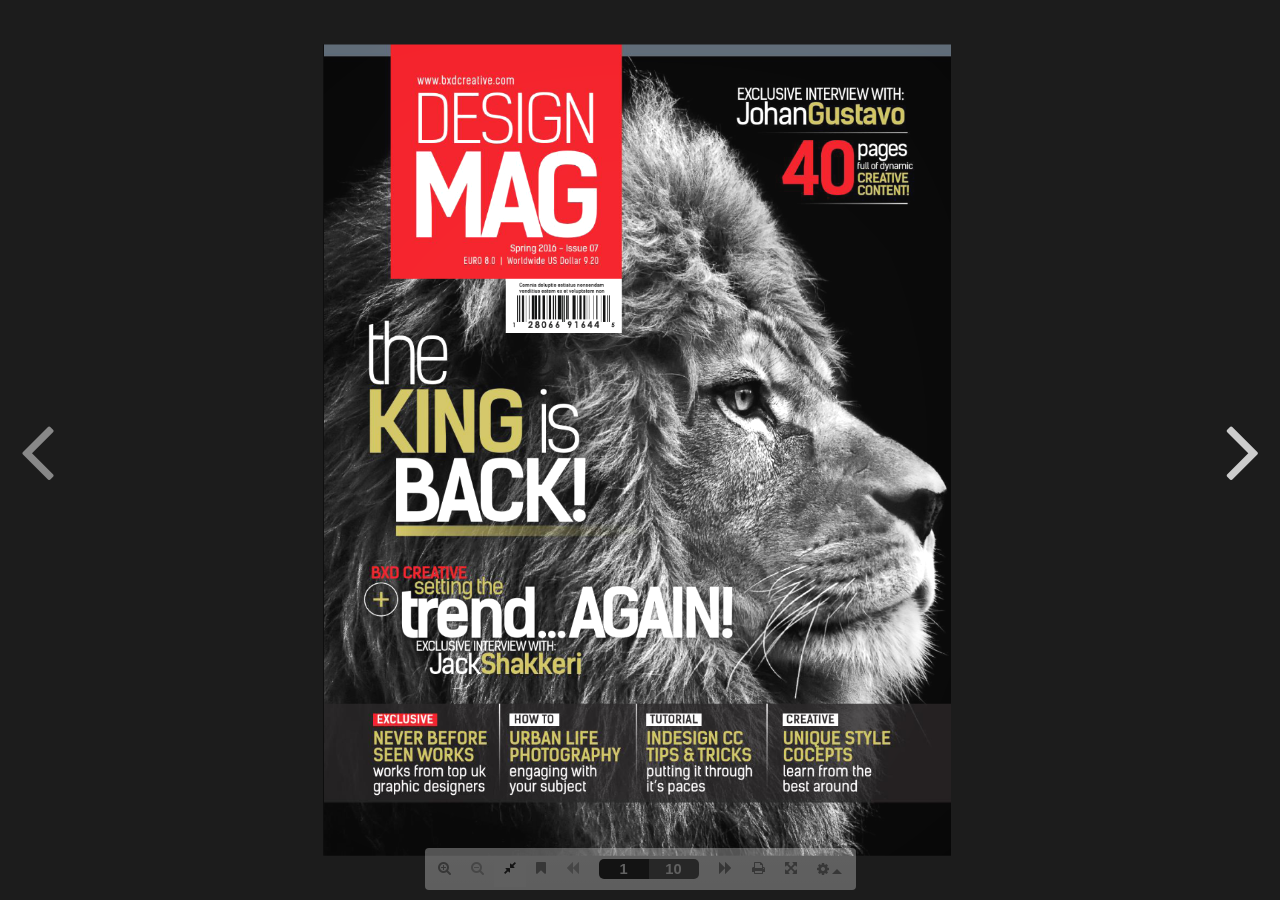
==== index.html @ 2262a619 "Add a static 3D flip book that opens on GitHub Pages from a phone or a desktop. Co-authored-by: Curs" ====
<!DOCTYPE html>
<html lang="en">
<head>
  <meta charset="utf-8">
  <meta name="viewport" content="width=device-width, initial-scale=1, viewport-fit=cover">
  <meta name="theme-color" content="#1c1c1c">
  <title>3D Flip Book</title>
  <style>
    html, body {
      margin: 0;
      height: 100%;
      background: #1c1c1c;
      overflow: hidden;
    }
    #book {
      position: fixed;
      inset: 0;
      width: 100%;
      height: 100%;
      height: 100dvh;
    }
  </style>
  <script>
    window.PDFJS_LOCALE = {
      pdfJsWorker: "js/pdf.worker.js",
      pdfJsCMapUrl: "cmaps/"
    };
  </script>
  <script src="js/jquery.min.js"></script>
  <script src="js/html2canvas.min.js"></script>
  <script src="js/three.min.js"></script>
  <script src="js/pdf.min.js"></script>
  <script>
    if (window.pdfjsDistBuildPdf && window.pdfjsDistBuildPdf.PDFJS) {
      window.PDFJS = window.pdfjsDistBuildPdf.PDFJS;
    }
  </script>
  <script src="dist/flip-book.min.js"></script>
</head>
<body>
  <div id="book"></div>
  <script>
    (function () {
      var narrow = window.matchMedia("(max-width: 800px)").matches;
      jQuery(function () {
        jQuery("#book").FlipBook({
          pageCallback: function (n) {
            return {
              type: "image",
              src: "books/theKingIsBlack/" + (n + 1) + ".jpg",
              interactive: false
            };
          },
          pages: 10,
          propertiesCallback: function (props) {
            props.cover.color = 0x000000;
            return props;
          },
          controlsProps: {
            actions: {
              cmdSinglePage: {
                enabled: true,
                active: narrow
              }
            }
          },
          template: {
            html: "templates/default-book-view.html",
            styles: ["css/short-white-book-view.css?v=2"],
            links: [{
              rel: "stylesheet",
              href: "css/font-awesome.min.css"
            }],
            script: "js/default-book-view.js",
            sounds: {
              startFlip: "sounds/start-flip.mp3",
              endFlip: "sounds/end-flip.mp3"
            }
          }
        });
      });
    })();
  </script>
</body>
</html>
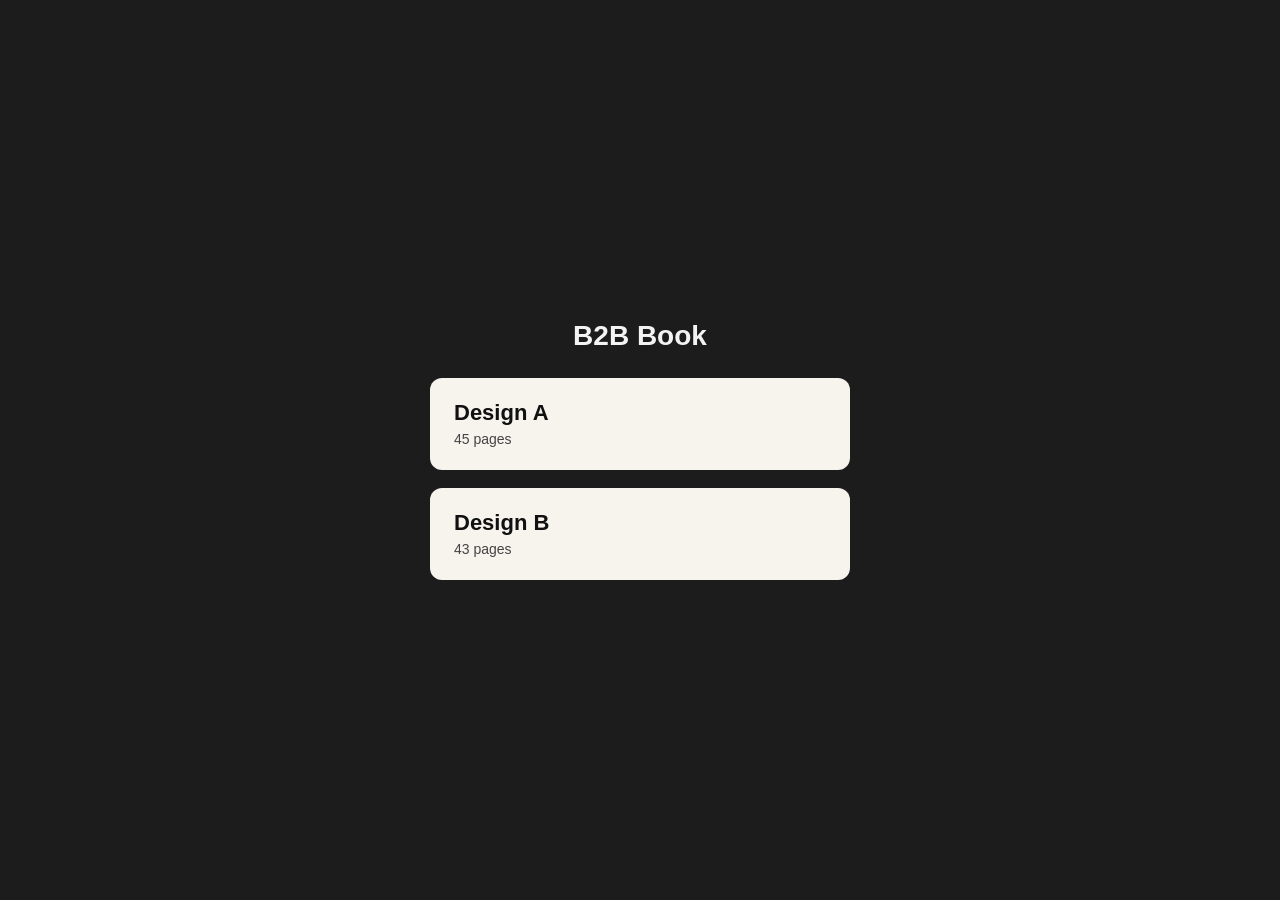
==== commit ff85de30: "Add separate flip-book pages for the Design A and Design B production PDFs. Co-authored-by: Cursor <" ====
--- a/index.html
+++ b/index.html
@@ -4,82 +4,20 @@
   <meta charset="utf-8">
   <meta name="viewport" content="width=device-width, initial-scale=1, viewport-fit=cover">
   <meta name="theme-color" content="#1c1c1c">
-  <title>3D Flip Book</title>
-  <style>
-    html, body {
-      margin: 0;
-      height: 100%;
-      background: #1c1c1c;
-      overflow: hidden;
-    }
-    #book {
-      position: fixed;
-      inset: 0;
-      width: 100%;
-      height: 100%;
-      height: 100dvh;
-    }
-  </style>
-  <script>
-    window.PDFJS_LOCALE = {
-      pdfJsWorker: "js/pdf.worker.js",
-      pdfJsCMapUrl: "cmaps/"
-    };
-  </script>
-  <script src="js/jquery.min.js"></script>
-  <script src="js/html2canvas.min.js"></script>
-  <script src="js/three.min.js"></script>
-  <script src="js/pdf.min.js"></script>
-  <script>
-    if (window.pdfjsDistBuildPdf && window.pdfjsDistBuildPdf.PDFJS) {
-      window.PDFJS = window.pdfjsDistBuildPdf.PDFJS;
-    }
-  </script>
-  <script src="dist/flip-book.min.js"></script>
+  <title>B2B Book</title>
+  <link rel="stylesheet" href="css/book-viewer.css">
 </head>
 <body>
-  <div id="book"></div>
-  <script>
-    (function () {
-      var narrow = window.matchMedia("(max-width: 800px)").matches;
-      jQuery(function () {
-        jQuery("#book").FlipBook({
-          pageCallback: function (n) {
-            return {
-              type: "image",
-              src: "books/theKingIsBlack/" + (n + 1) + ".jpg",
-              interactive: false
-            };
-          },
-          pages: 10,
-          propertiesCallback: function (props) {
-            props.cover.color = 0x000000;
-            return props;
-          },
-          controlsProps: {
-            actions: {
-              cmdSinglePage: {
-                enabled: true,
-                active: narrow
-              }
-            }
-          },
-          template: {
-            html: "templates/default-book-view.html",
-            styles: ["css/short-white-book-view.css?v=2"],
-            links: [{
-              rel: "stylesheet",
-              href: "css/font-awesome.min.css"
-            }],
-            script: "js/default-book-view.js",
-            sounds: {
-              startFlip: "sounds/start-flip.mp3",
-              endFlip: "sounds/end-flip.mp3"
-            }
-          }
-        });
-      });
-    })();
-  </script>
+  <main class="chooser">
+    <h1>B2B Book</h1>
+    <a href="design-a/">
+      <strong>Design A</strong>
+      <span>45 pages</span>
+    </a>
+    <a href="design-b/">
+      <strong>Design B</strong>
+      <span>43 pages</span>
+    </a>
+  </main>
 </body>
 </html>
--- a/css/book-viewer.css
+++ b/css/book-viewer.css
@@ -0,0 +1,213 @@
+html, body {
+  margin: 0;
+  height: 100%;
+  background: #1c1c1c;
+  color: #f3f3f3;
+  font-family: "Helvetica Neue", Helvetica, Arial, sans-serif;
+}
+
+body {
+  min-height: 100%;
+  min-height: 100dvh;
+}
+
+.topbar {
+  position: fixed;
+  top: 0;
+  left: 0;
+  right: 0;
+  z-index: 6;
+  display: flex;
+  justify-content: space-between;
+  align-items: center;
+  gap: 12px;
+  padding: 12px 16px;
+  padding-top: max(12px, env(safe-area-inset-top));
+  pointer-events: none;
+}
+
+.topbar strong,
+.topbar span {
+  background: rgba(0, 0, 0, 0.45);
+  border-radius: 999px;
+  padding: 6px 12px;
+  font-size: 14px;
+}
+
+.stage {
+  min-height: 100%;
+  min-height: 100dvh;
+  display: flex;
+  align-items: center;
+  justify-content: center;
+  padding: 64px 56px 28px;
+  box-sizing: border-box;
+}
+
+.book {
+  position: relative;
+  display: flex;
+  width: calc(var(--page-w) * 2);
+  height: var(--page-h);
+  perspective: 2400px;
+  filter: drop-shadow(0 18px 30px rgba(0, 0, 0, 0.45));
+}
+
+.book.single {
+  width: var(--page-w);
+}
+
+.sheet {
+  width: var(--page-w);
+  height: var(--page-h);
+  background: #f7f4ee;
+  overflow: hidden;
+  position: relative;
+}
+
+.sheet canvas,
+.face canvas {
+  display: block;
+  width: 100%;
+  height: 100%;
+}
+
+.leaf {
+  position: absolute;
+  top: 0;
+  width: var(--page-w);
+  height: var(--page-h);
+  transform-style: preserve-3d;
+  z-index: 3;
+  pointer-events: none;
+}
+
+.leaf.next {
+  left: var(--page-w);
+  transform-origin: left center;
+}
+
+.book.single .leaf.next {
+  left: 0;
+}
+
+.leaf.prev {
+  left: 0;
+  transform-origin: right center;
+}
+
+.leaf.turning.next {
+  transform: rotateY(-180deg);
+  transition: transform 0.7s ease;
+}
+
+.leaf.turning.prev {
+  transform: rotateY(180deg);
+  transition: transform 0.7s ease;
+}
+
+.face {
+  position: absolute;
+  inset: 0;
+  background: #f7f4ee;
+  backface-visibility: hidden;
+  overflow: hidden;
+}
+
+.face.back {
+  transform: rotateY(180deg);
+}
+
+.nav {
+  position: fixed;
+  top: 50%;
+  transform: translateY(-50%);
+  z-index: 5;
+  width: 48px;
+  height: 72px;
+  border: 0;
+  border-radius: 8px;
+  background: transparent;
+  color: rgba(255, 255, 255, 0.78);
+  font-size: 54px;
+  line-height: 1;
+  cursor: pointer;
+}
+
+.nav:disabled {
+  opacity: 0.25;
+  cursor: default;
+}
+
+.nav.prev { left: 6px; }
+.nav.next { right: 6px; }
+
+.status {
+  position: fixed;
+  inset: 0;
+  z-index: 8;
+  display: flex;
+  align-items: center;
+  justify-content: center;
+  background: #1c1c1c;
+  text-align: center;
+  padding: 24px;
+}
+
+.status[hidden] {
+  display: none;
+}
+
+.status p {
+  margin: 0;
+  font-size: 16px;
+}
+
+.chooser {
+  min-height: 100dvh;
+  display: flex;
+  flex-direction: column;
+  align-items: center;
+  justify-content: center;
+  gap: 18px;
+  padding: 32px 20px;
+  box-sizing: border-box;
+}
+
+.chooser h1 {
+  margin: 0 0 8px;
+  font-size: 28px;
+  font-weight: 600;
+}
+
+.chooser a {
+  display: block;
+  width: min(420px, 100%);
+  box-sizing: border-box;
+  text-decoration: none;
+  color: #111;
+  background: #f7f4ee;
+  border-radius: 12px;
+  padding: 22px 24px;
+}
+
+.chooser a strong {
+  display: block;
+  font-size: 22px;
+  margin-bottom: 4px;
+}
+
+.chooser a span {
+  color: #444;
+  font-size: 14px;
+}
+
+@media (max-width: 800px) {
+  .stage {
+    padding: 58px 8px 20px;
+  }
+  .nav {
+    width: 40px;
+    font-size: 46px;
+  }
+}
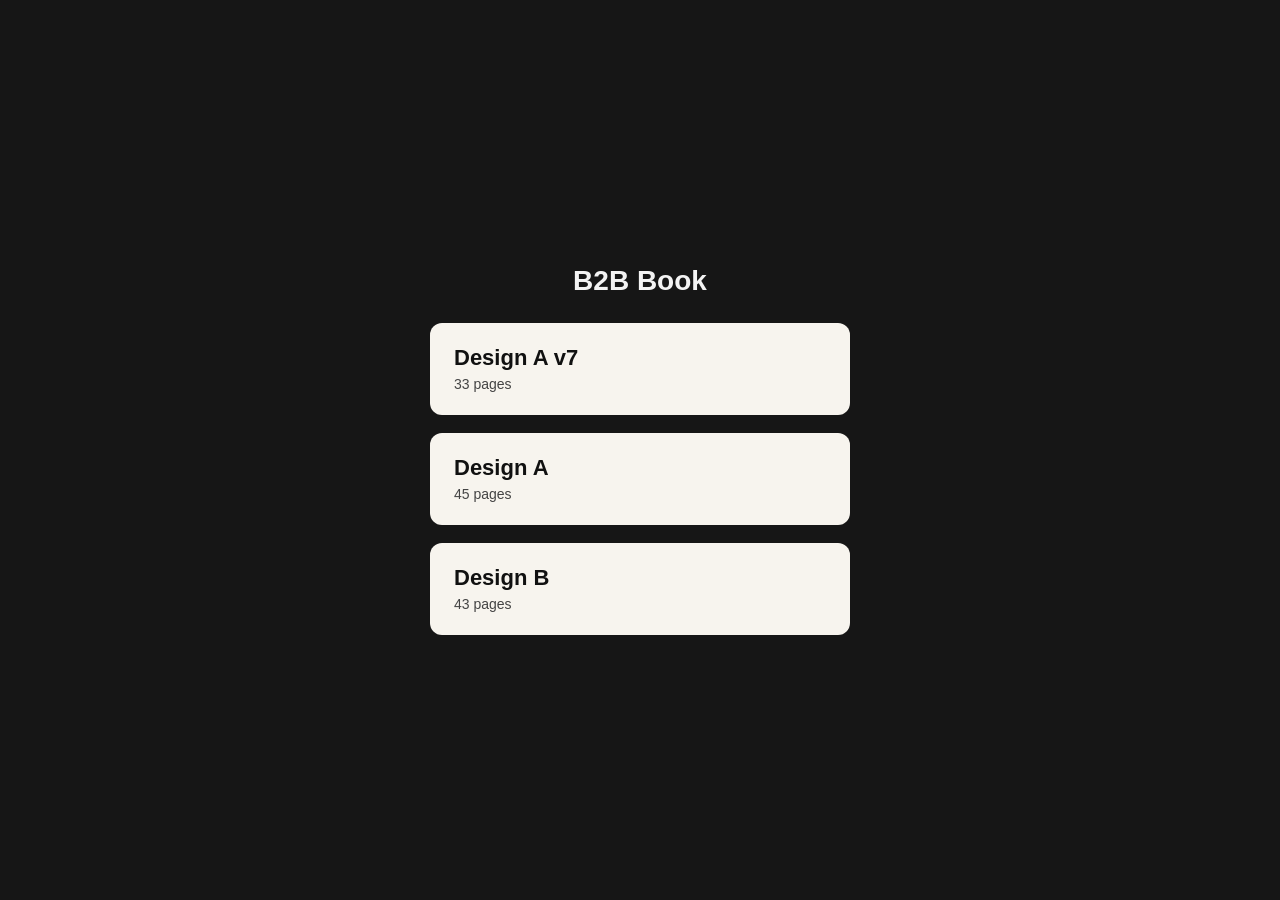
==== commit 866c78c3: "Add the Design A v7 book so it can be opened on the flip book. Co-authored-by: Cursor <cursoragent@c" ====
--- a/index.html
+++ b/index.html
@@ -10,6 +10,10 @@
 <body>
   <main class="chooser">
     <h1>B2B Book</h1>
+    <a href="design-a-v7/">
+      <strong>Design A v7</strong>
+      <span>33 pages</span>
+    </a>
     <a href="design-a/">
       <strong>Design A</strong>
       <span>45 pages</span>
--- a/css/book-viewer.css
+++ b/css/book-viewer.css
@@ -1,7 +1,7 @@
 html, body {
   margin: 0;
   height: 100%;
-  background: #1c1c1c;
+  background: #161616;
   color: #f3f3f3;
   font-family: "Helvetica Neue", Helvetica, Arial, sans-serif;
 }
@@ -35,87 +35,23 @@
 }
 
 .stage {
+  box-sizing: border-box;
   min-height: 100%;
   min-height: 100dvh;
   display: flex;
   align-items: center;
   justify-content: center;
-  padding: 64px 56px 28px;
-  box-sizing: border-box;
+  padding: 58px 28px 18px;
 }
 
-.book {
-  position: relative;
-  display: flex;
-  width: calc(var(--page-w) * 2);
-  height: var(--page-h);
-  perspective: 2400px;
-  filter: drop-shadow(0 18px 30px rgba(0, 0, 0, 0.45));
+#book {
+  width: 100%;
+  height: calc(100dvh - 76px);
 }
 
-.book.single {
-  width: var(--page-w);
-}
-
-.sheet {
-  width: var(--page-w);
-  height: var(--page-h);
-  background: #f7f4ee;
-  overflow: hidden;
-  position: relative;
-}
-
-.sheet canvas,
-.face canvas {
-  display: block;
+#book .stf__canvas {
   width: 100%;
   height: 100%;
-}
-
-.leaf {
-  position: absolute;
-  top: 0;
-  width: var(--page-w);
-  height: var(--page-h);
-  transform-style: preserve-3d;
-  z-index: 3;
-  pointer-events: none;
-}
-
-.leaf.next {
-  left: var(--page-w);
-  transform-origin: left center;
-}
-
-.book.single .leaf.next {
-  left: 0;
-}
-
-.leaf.prev {
-  left: 0;
-  transform-origin: right center;
-}
-
-.leaf.turning.next {
-  transform: rotateY(-180deg);
-  transition: transform 0.7s ease;
-}
-
-.leaf.turning.prev {
-  transform: rotateY(180deg);
-  transition: transform 0.7s ease;
-}
-
-.face {
-  position: absolute;
-  inset: 0;
-  background: #f7f4ee;
-  backface-visibility: hidden;
-  overflow: hidden;
-}
-
-.face.back {
-  transform: rotateY(180deg);
 }
 
 .nav {
@@ -128,7 +64,7 @@
   border: 0;
   border-radius: 8px;
   background: transparent;
-  color: rgba(255, 255, 255, 0.78);
+  color: #e34603;
   font-size: 54px;
   line-height: 1;
   cursor: pointer;
@@ -139,8 +75,8 @@
   cursor: default;
 }
 
-.nav.prev { left: 6px; }
-.nav.next { right: 6px; }
+.nav.prev { left: 4px; }
+.nav.next { right: 4px; }
 
 .status {
   position: fixed;
@@ -149,7 +85,7 @@
   display: flex;
   align-items: center;
   justify-content: center;
-  background: #1c1c1c;
+  background: #161616;
   text-align: center;
   padding: 24px;
 }
@@ -204,7 +140,7 @@
 
 @media (max-width: 800px) {
   .stage {
-    padding: 58px 8px 20px;
+    padding: 54px 6px 12px;
   }
   .nav {
     width: 40px;
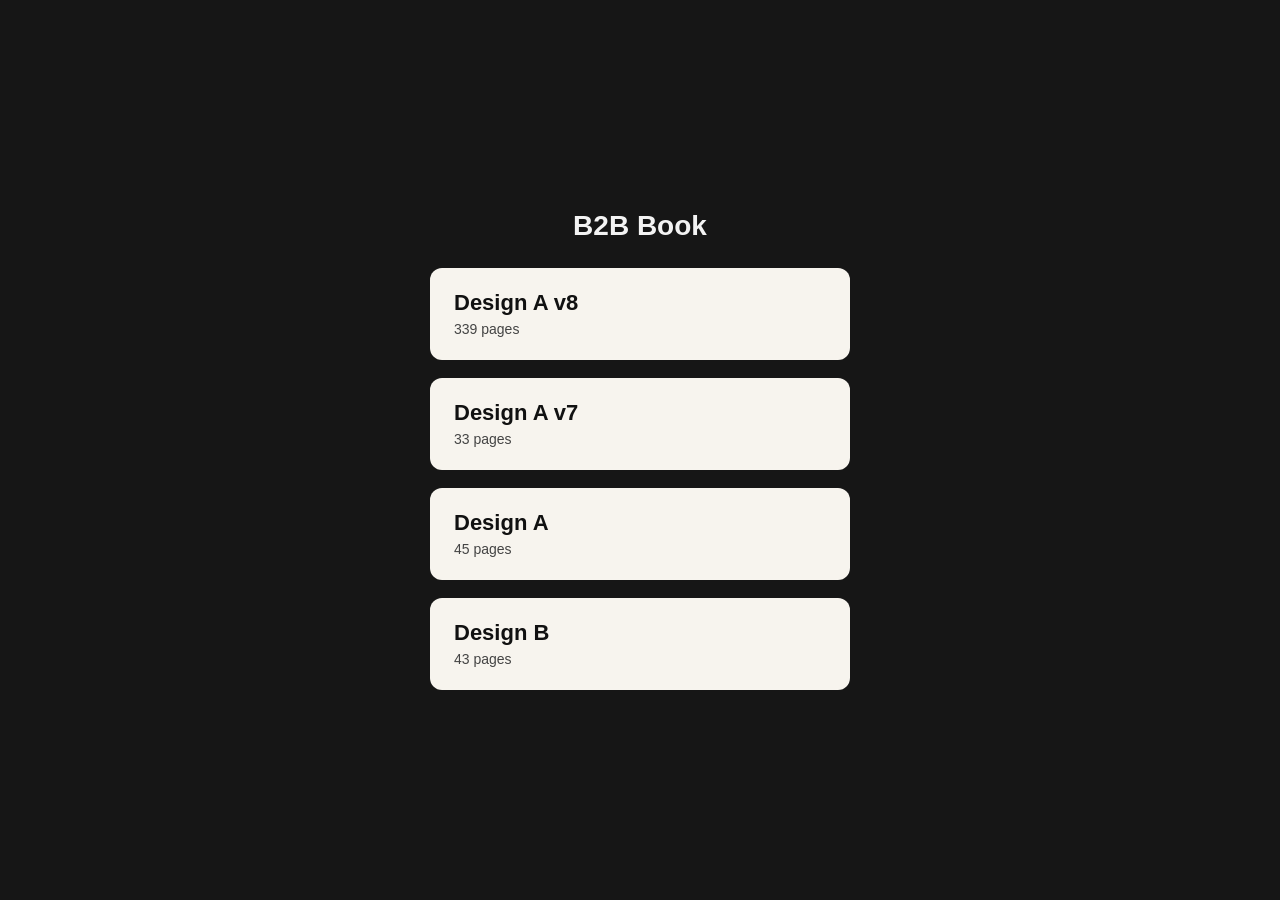
==== commit f82e8b49: "Add the Design A v8 book so it can be opened on the flip book. Co-authored-by: Cursor <cursoragent@c" ====
--- a/index.html
+++ b/index.html
@@ -10,6 +10,10 @@
 <body>
   <main class="chooser">
     <h1>B2B Book</h1>
+    <a href="design-a-v8/">
+      <strong>Design A v8</strong>
+      <span>339 pages</span>
+    </a>
     <a href="design-a-v7/">
       <strong>Design A v7</strong>
       <span>33 pages</span>
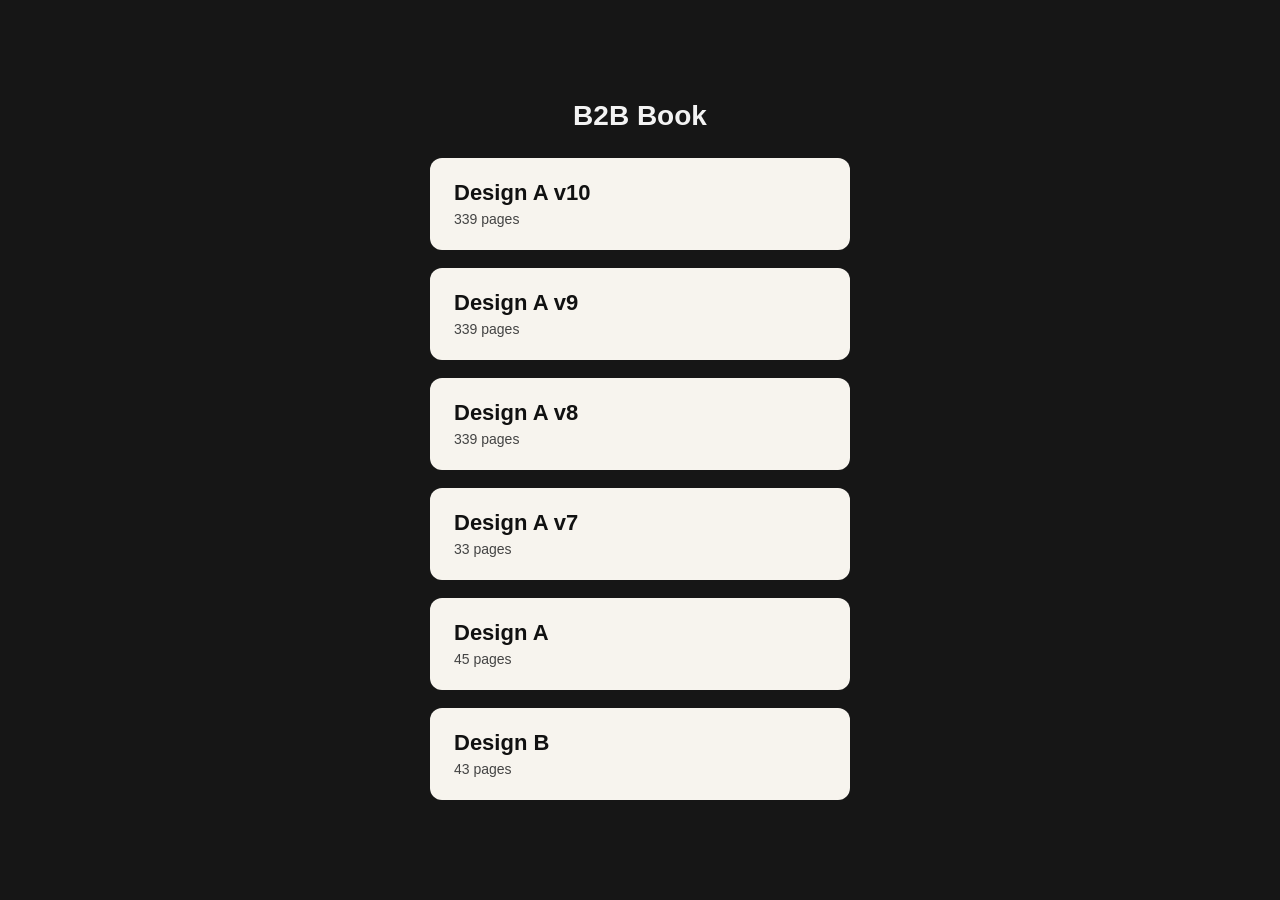
==== commit 593a49b3: "Add the Design A v9 and v10 books so both can be opened on the flip book. Co-authored-by: Cursor <cu" ====
--- a/index.html
+++ b/index.html
@@ -10,6 +10,14 @@
 <body>
   <main class="chooser">
     <h1>B2B Book</h1>
+    <a href="design-a-v10/">
+      <strong>Design A v10</strong>
+      <span>339 pages</span>
+    </a>
+    <a href="design-a-v9/">
+      <strong>Design A v9</strong>
+      <span>339 pages</span>
+    </a>
     <a href="design-a-v8/">
       <strong>Design A v8</strong>
       <span>339 pages</span>
